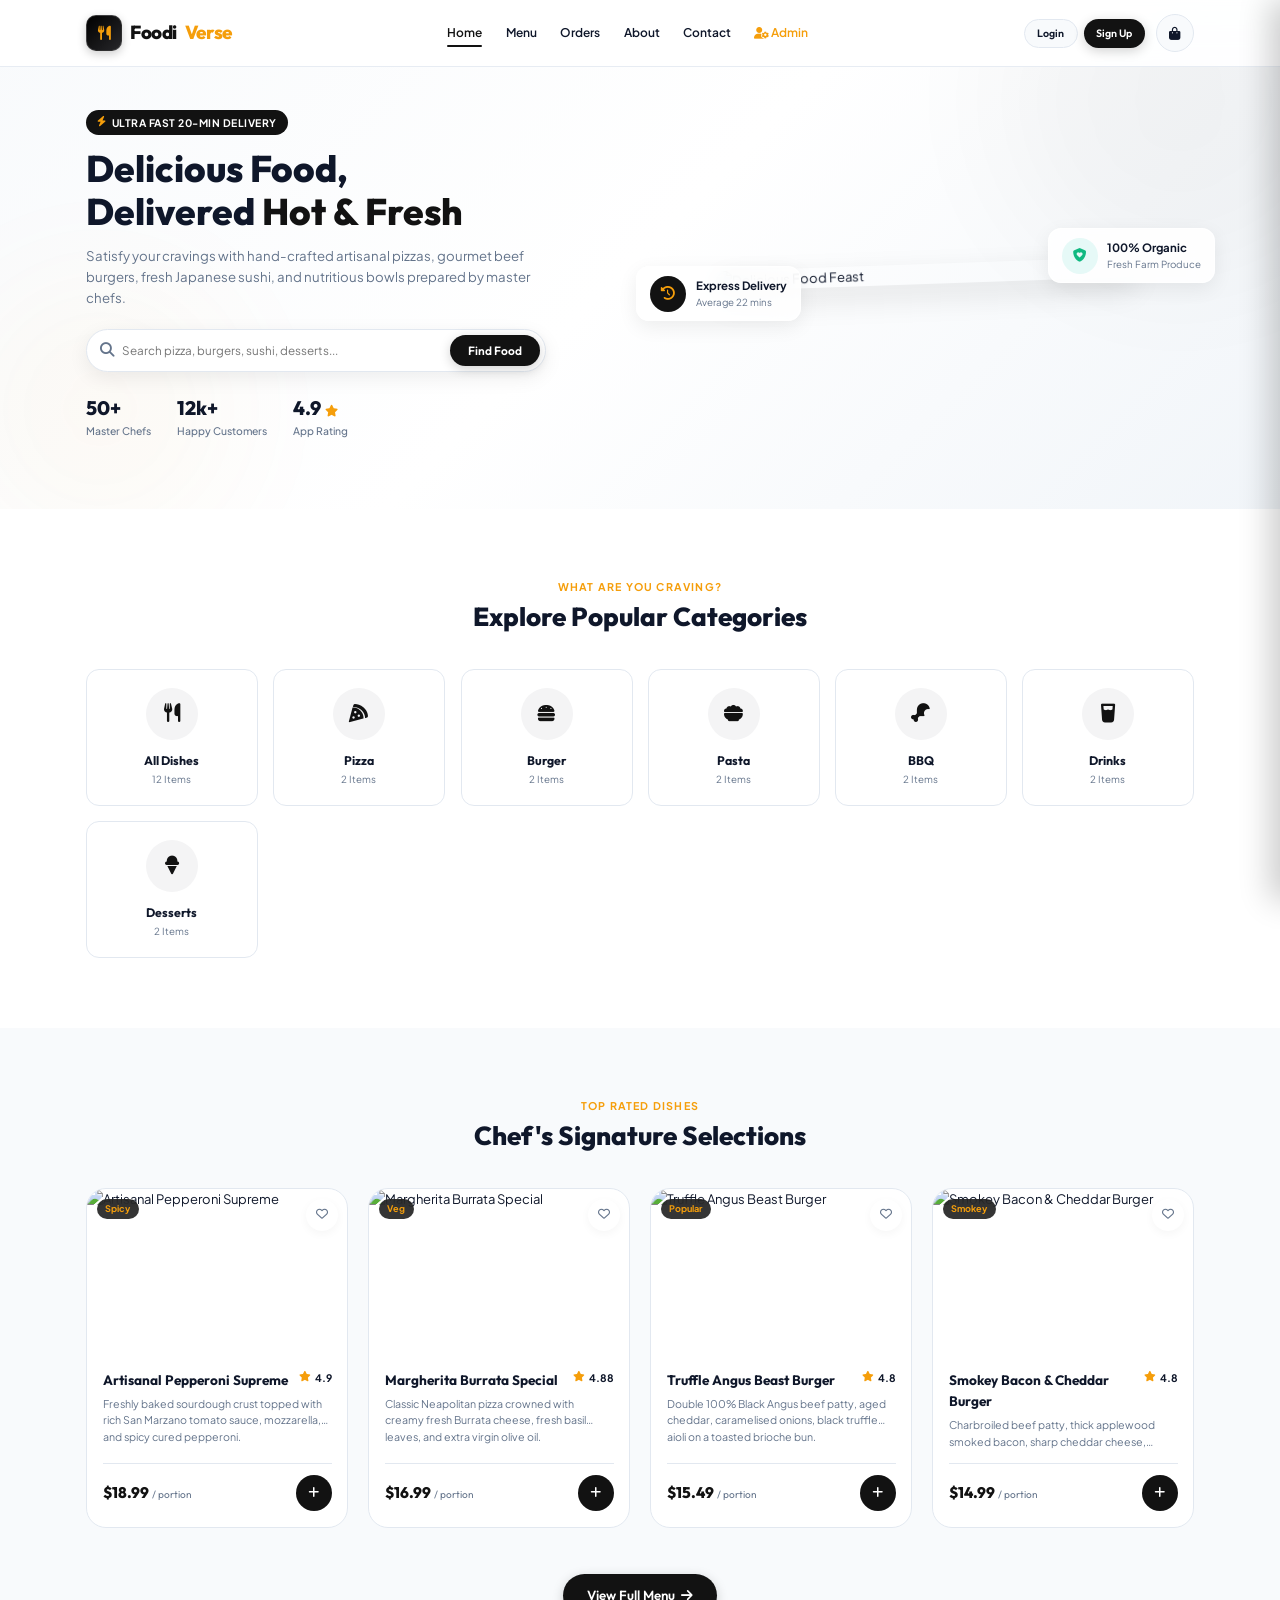
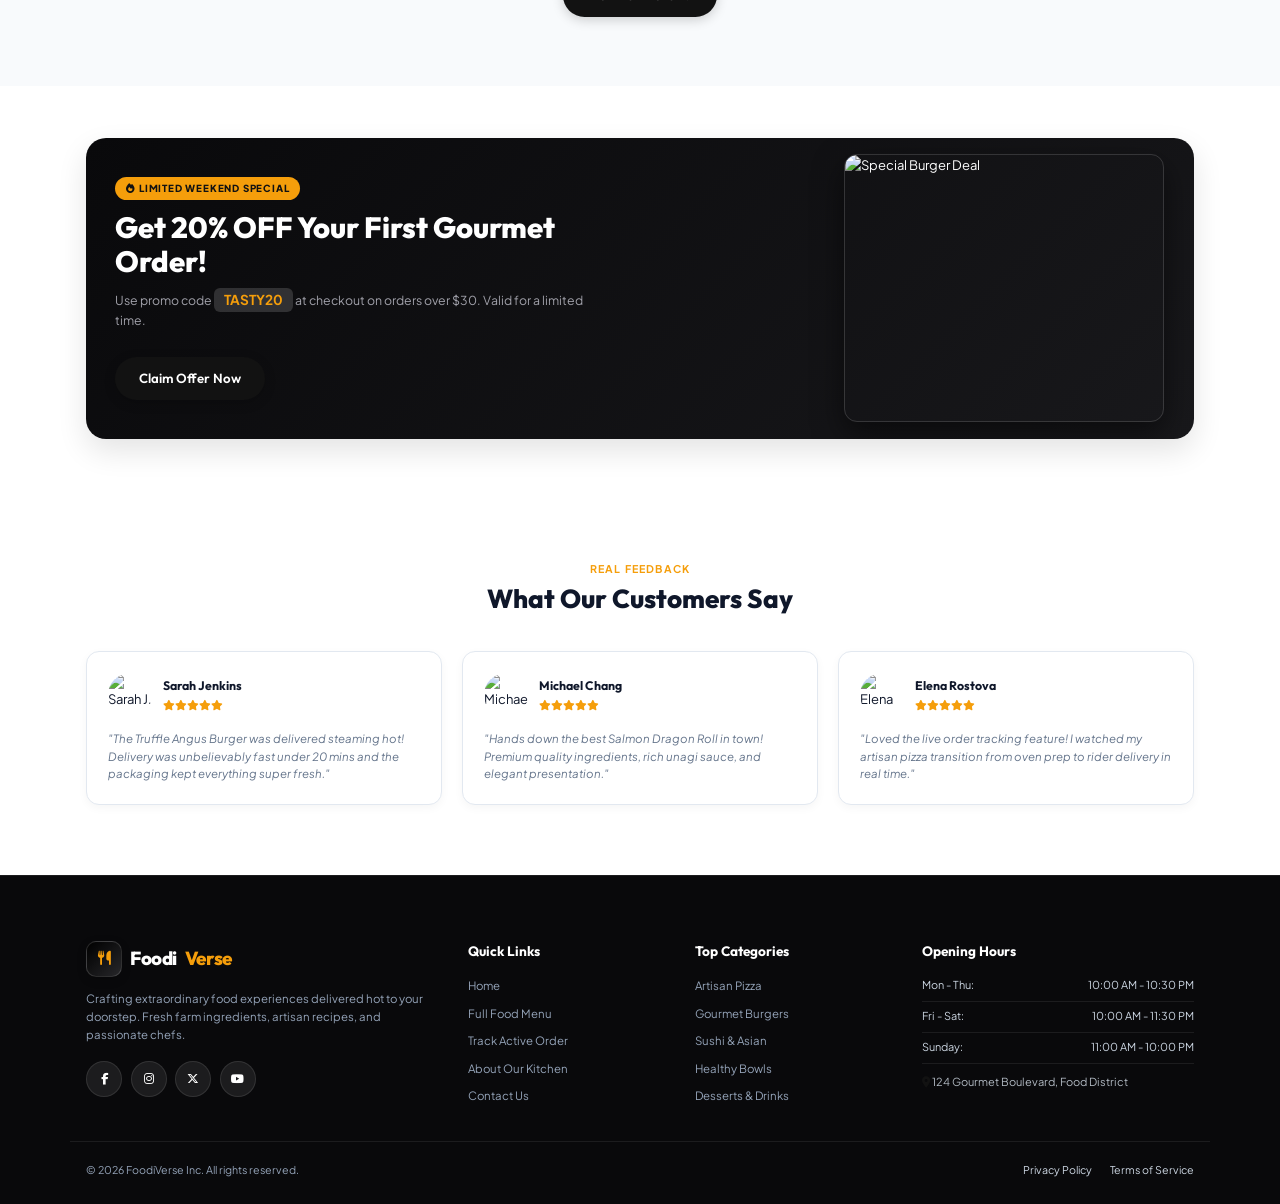
==== index.html @ 7bd2cd74 "Initial commit: FoodiVerse Online Food Ordering System Frontend" ====
<!DOCTYPE html>
<html lang="en">
<head>
  <meta charset="UTF-8">
  <meta name="viewport" content="width=device-width, initial-scale=1.0">
  <title>FoodiVerse - Modern Gourmet Food Ordering & Delivery</title>
  <meta name="description" content="Order freshly prepared artisanal pizza, gourmet burgers, fresh sushi, and healthy bowls delivered hot to your doorstep.">
  
  <!-- Fonts & Icons -->
  <link rel="preconnect" href="https://fonts.googleapis.com">
  <link rel="preconnect" href="https://fonts.gstatic.com" crossorigin>
  <link href="https://fonts.googleapis.com/css2?family=Outfit:wght@400;500;600;700;800&family=Plus+Jakarta+Sans:wght@300;400;500;600;700;800&display=swap" rel="stylesheet">
  <link rel="stylesheet" href="https://cdnjs.cloudflare.com/ajax/libs/font-awesome/6.5.1/css/all.min.css">
  
  <!-- Stylesheet -->
  <link rel="stylesheet" href="css/style.css?v=3.0">
</head>
<body>

  <!-- Navigation Bar -->
  <header class="header">
    <div class="container navbar">
      <a href="index.html" class="logo">
        <div class="logo-icon"><i class="fa-solid fa-utensils"></i></div>
        Foodi<span>Verse</span>
      </a>

      <nav class="nav-menu" id="navMenu">
        <a href="index.html" class="nav-link active">Home</a>
        <a href="menu.html" class="nav-link">Menu</a>
        <a href="orders.html" class="nav-link">Orders</a>
        <a href="about.html" class="nav-link">About</a>
        <a href="contact.html" class="nav-link">Contact</a>
        <a href="admin.html" class="nav-link" style="color:var(--primary-accent);"><i class="fa-solid fa-user-gear"></i> Admin</a>
      </nav>

      <div class="nav-actions">
        <!-- Auth Buttons / User Profile -->
        <div id="authNavBtns" style="display: flex; gap: 0.5rem;">
          <a href="login.html" class="btn btn-secondary btn-sm">Login</a>
          <a href="signup.html" class="btn btn-primary btn-sm">Sign Up</a>
        </div>
        <div id="userProfileNav" style="display: none;"></div>

        <!-- Cart Button -->
        <button class="cart-btn-trigger" id="cartTriggerBtn" aria-label="Open Cart Drawer">
          <i class="fa-solid fa-bag-shopping"></i>
          <span class="cart-badge">0</span>
        </button>

        <!-- Mobile Nav Toggle -->
        <button class="mobile-toggle" id="mobileToggle" aria-label="Toggle Navigation">
          <i class="fa-solid fa-bars"></i>
        </button>
      </div>
    </div>
  </header>

  <!-- Hero Section with Glassmorphism -->
  <section class="hero">
    <div class="hero-bg-circle hero-circle-1"></div>
    <div class="hero-bg-circle hero-circle-2"></div>

    <div class="container hero-grid">
      <div class="hero-content">
        <div class="hero-tag">
          <i class="fa-solid fa-bolt"></i> Ultra Fast 20-Min Delivery
        </div>
        <h1 class="hero-title">
          Delicious Food, <br>
          Delivered <span>Hot & Fresh</span>
        </h1>
        <p class="hero-description">
          Satisfy your cravings with hand-crafted artisanal pizzas, gourmet beef burgers, fresh Japanese sushi, and nutritious bowls prepared by master chefs.
        </p>

        <!-- Interactive Quick Search Bar -->
        <div class="hero-search-box">
          <i class="fa-solid fa-magnifying-glass"></i>
          <input type="text" id="heroSearchInput" placeholder="Search pizza, burgers, sushi, desserts..." onkeyup="if(event.key==='Enter') window.location.href='menu.html?search=' + this.value">
          <button class="btn btn-primary" onclick="const val = document.getElementById('heroSearchInput').value; window.location.href='menu.html?search=' + val">Find Food</button>
        </div>

        <div class="hero-stats">
          <div class="stat-item">
            <h3>50+</h3>
            <p>Master Chefs</p>
          </div>
          <div class="stat-item">
            <h3>12k+</h3>
            <p>Happy Customers</p>
          </div>
          <div class="stat-item">
            <h3>4.9 <i class="fa-solid fa-star" style="color:var(--warning); font-size:0.9rem;"></i></h3>
            <p>App Rating</p>
          </div>
        </div>
      </div>

      <!-- Hero Visuals with Floating Glass Badges -->
      <div class="hero-image-wrapper">
        <img src="https://images.unsplash.com/photo-1504674900247-0877df9cc836?auto=format&fit=crop&w=1000&q=80" alt="Delicious Food Feast" class="hero-main-img">

        <!-- Glass Badge 1 -->
        <div class="glass-badge glass-badge-1">
          <div class="glass-badge-icon"><i class="fa-solid fa-clock-rotate-left"></i></div>
          <div class="glass-badge-info">
            <h4>Express Delivery</h4>
            <p>Average 22 mins</p>
          </div>
        </div>

        <!-- Glass Badge 2 -->
        <div class="glass-badge glass-badge-2">
          <div class="glass-badge-icon" style="background:#e6f9f7; color:var(--accent);"><i class="fa-solid fa-shield-heart"></i></div>
          <div class="glass-badge-info">
            <h4>100% Organic</h4>
            <p>Fresh Farm Produce</p>
          </div>
        </div>
      </div>
    </div>
  </section>

  <!-- Popular Food Categories -->
  <section class="section">
    <div class="container">
      <div class="section-header">
        <span class="section-subtitle">What Are You Craving?</span>
        <h2 class="section-title">Explore Popular Categories</h2>
      </div>

      <div class="categories-grid" id="homeCategoriesGrid">
        <!-- Rendered via JS -->
      </div>
    </div>
  </section>

  <!-- Featured Dishes Section -->
  <section class="section section-alt">
    <div class="container">
      <div class="section-header">
        <span class="section-subtitle">Top Rated Dishes</span>
        <h2 class="section-title">Chef's Signature Selections</h2>
      </div>

      <div class="food-grid" id="homeFeaturedFoodGrid">
        <!-- Rendered via JS -->
      </div>

      <div style="text-align: center; margin-top: 3.5rem;">
        <a href="menu.html" class="btn btn-primary btn-lg">
          View Full Menu <i class="fa-solid fa-arrow-right"></i>
        </a>
      </div>
    </div>
  </section>

  <!-- Promotional Offer Banner -->
  <section class="container" style="padding: 2.5rem 1.25rem;">
    <div class="banner-offer">
      <div class="banner-content">
        <span class="banner-badge"><i class="fa-solid fa-fire"></i> Limited Weekend Special</span>
        <h2 class="banner-title">Get 20% OFF Your First Gourmet Order!</h2>
        <p class="banner-text">Use promo code <strong style="color:var(--primary-accent); background:rgba(255,255,255,0.15); padding:0.25rem 0.75rem; border-radius:6px; font-size:1.05rem;">TASTY20</strong> at checkout on orders over $30. Valid for a limited time.</p>
        <a href="menu.html" class="btn btn-primary btn-lg" style="margin-top:0.5rem;">Claim Offer Now</a>
      </div>
      <img src="https://images.unsplash.com/photo-1568901346375-23c9450c58cd?auto=format&fit=crop&w=800&q=80" alt="Special Burger Deal" class="banner-img" onerror="handleImageError(this)">
    </div>
  </section>

  <!-- Customer Reviews Section -->
  <section class="section">
    <div class="container">
      <div class="section-header">
        <span class="section-subtitle">Real Feedback</span>
        <h2 class="section-title">What Our Customers Say</h2>
      </div>

      <div class="reviews-grid">
        <div class="review-card">
          <div class="review-header">
            <img src="https://images.unsplash.com/photo-1494790108377-be9c29b29330?auto=format&fit=crop&w=200&q=80" alt="Sarah J." class="review-avatar">
            <div class="review-author">
              <h4>Sarah Jenkins</h4>
              <div class="review-stars">
                <i class="fa-solid fa-star"></i><i class="fa-solid fa-star"></i><i class="fa-solid fa-star"></i><i class="fa-solid fa-star"></i><i class="fa-solid fa-star"></i>
              </div>
            </div>
          </div>
          <p class="review-text">"The Truffle Angus Burger was delivered steaming hot! Delivery was unbelievably fast under 20 mins and the packaging kept everything super fresh."</p>
        </div>

        <div class="review-card">
          <div class="review-header">
            <img src="https://images.unsplash.com/photo-1507003211169-0a1dd7228f2d?auto=format&fit=crop&w=200&q=80" alt="Michael C." class="review-avatar">
            <div class="review-author">
              <h4>Michael Chang</h4>
              <div class="review-stars">
                <i class="fa-solid fa-star"></i><i class="fa-solid fa-star"></i><i class="fa-solid fa-star"></i><i class="fa-solid fa-star"></i><i class="fa-solid fa-star"></i>
              </div>
            </div>
          </div>
          <p class="review-text">"Hands down the best Salmon Dragon Roll in town! Premium quality ingredients, rich unagi sauce, and elegant presentation."</p>
        </div>

        <div class="review-card">
          <div class="review-header">
            <img src="https://images.unsplash.com/photo-1534528741775-53994a69daeb?auto=format&fit=crop&w=200&q=80" alt="Elena R." class="review-avatar">
            <div class="review-author">
              <h4>Elena Rostova</h4>
              <div class="review-stars">
                <i class="fa-solid fa-star"></i><i class="fa-solid fa-star"></i><i class="fa-solid fa-star"></i><i class="fa-solid fa-star"></i><i class="fa-solid fa-star"></i>
              </div>
            </div>
          </div>
          <p class="review-text">"Loved the live order tracking feature! I watched my artisan pizza transition from oven prep to rider delivery in real time."</p>
        </div>
      </div>
    </div>
  </section>

  <!-- Slide-out Cart Drawer -->
  <div class="cart-overlay" id="cartOverlay"></div>
  <aside class="cart-drawer" id="cartDrawer">
    <div class="cart-header">
      <h3>Your Food Basket</h3>
      <button class="close-cart-btn" id="closeCartBtn"><i class="fa-solid fa-xmark"></i></button>
    </div>

    <div class="cart-items" id="cartItemsList">
      <!-- Items dynamically injected -->
    </div>

    <div class="cart-footer">
      <div class="cart-promo-box">
        <input type="text" id="promoCodeInput" placeholder="Promo code (e.g. TASTY20)">
        <button class="btn btn-secondary btn-sm" id="applyPromoBtn">Apply</button>
      </div>

      <div class="cart-summary-row">
        <span>Subtotal</span>
        <span id="cartSubtotal">$0.00</span>
      </div>
      <div class="cart-summary-row">
        <span>Discount</span>
        <span id="cartDiscount" style="color:var(--success);">-$0.00</span>
      </div>
      <div class="cart-summary-row">
        <span>Delivery Fee</span>
        <span id="cartDelivery">$0.00</span>
      </div>
      <div class="cart-summary-row">
        <span>Est. Tax (8%)</span>
        <span id="cartTax">$0.00</span>
      </div>
      <div class="cart-summary-row total">
        <span>Total Amount</span>
        <span id="cartTotal" style="color:var(--primary);">$0.00</span>
      </div>

      <button class="btn btn-primary" id="checkoutBtn" style="width: 100%; margin-top: 1.25rem;">
        Proceed to Checkout <i class="fa-solid fa-arrow-right"></i>
      </button>
    </div>
  </aside>

  <!-- Auth Modal (Login / Signup) -->
  <div class="modal-overlay" id="authModalOverlay">
    <div class="modal-card">
      <button class="modal-close" id="closeAuthModalBtn"><i class="fa-solid fa-xmark"></i></button>

      <div class="auth-tabs">
        <button class="auth-tab-btn active" data-tab="login">Login</button>
        <button class="auth-tab-btn" data-tab="signup">Sign Up</button>
      </div>

      <!-- Login Section -->
      <div id="loginSection">
        <form id="loginForm">
          <div class="form-group">
            <label for="loginEmail">Email Address</label>
            <input type="email" id="loginEmail" class="form-input" placeholder="user@example.com" required>
          </div>
          <div class="form-group">
            <label for="loginPassword">Password</label>
            <input type="password" id="loginPassword" class="form-input" placeholder="••••••••" required>
          </div>
          <button type="submit" class="btn btn-primary" style="width: 100%; margin-top: 0.5rem;">Login to Account</button>
        </form>
      </div>

      <!-- Signup Section -->
      <div id="signupSection" style="display: none;">
        <form id="signupForm">
          <div class="form-group">
            <label for="signupName">Full Name</label>
            <input type="text" id="signupName" class="form-input" placeholder="Alex Morgan" required>
          </div>
          <div class="form-group">
            <label for="signupEmail">Email Address</label>
            <input type="email" id="signupEmail" class="form-input" placeholder="alex@example.com" required>
          </div>
          <div class="form-group">
            <label for="signupPassword">Password</label>
            <input type="password" id="signupPassword" class="form-input" placeholder="••••••••" required>
          </div>
          <button type="submit" class="btn btn-primary" style="width: 100%; margin-top: 0.5rem;">Create Account</button>
        </form>
      </div>
    </div>
  </div>

  <!-- Quick View / Item Customization Modal -->
  <div class="modal-overlay" id="quickViewModalOverlay">
    <div class="modal-card" style="max-width: 580px;">
      <button class="modal-close" id="closeQuickViewBtn"><i class="fa-solid fa-xmark"></i></button>

      <div style="display: flex; gap: 1.5rem; flex-wrap: wrap;">
        <img id="qvImage" src="" alt="" style="width: 180px; height: 180px; object-fit: cover; border-radius: 16px;">
        <div style="flex: 1; min-width: 240px;">
          <h3 id="qvTitle" style="font-family: var(--font-heading); font-size: 1.4rem; margin-bottom: 0.3rem;"></h3>
          <div style="color: var(--warning); font-size: 0.85rem; margin-bottom: 0.75rem;">
            <i class="fa-solid fa-star"></i> <span id="qvRating"></span>
          </div>
          <p id="qvDesc" style="font-size: 0.88rem; color: var(--text-muted); margin-bottom: 1rem;"></p>
          <div style="font-family: var(--font-heading); font-size: 1.3rem; font-weight: 800; color: var(--primary);" id="qvBasePrice"></div>
        </div>
      </div>

      <div style="margin-top: 1.5rem; border-top: 1px solid var(--border-color); padding-top: 1rem;">
        <h4 style="font-family: var(--font-heading); font-size: 0.95rem; margin-bottom: 0.5rem;">Select Size:</h4>
        <div id="qvSizeContainer" style="display: flex; flex-wrap: wrap;"></div>

        <h4 style="font-family: var(--font-heading); font-size: 0.95rem; margin-top: 1rem; margin-bottom: 0.5rem;">Extra Toppings / Add-ons:</h4>
        <div id="qvToppingContainer"></div>
      </div>

      <button class="btn btn-primary" id="qvAddToCartBtn" style="width: 100%; margin-top: 1.5rem; justify-content: space-between;">
        <span>Add to Cart</span>
        <span id="qvFinalPriceBtn">$0.00</span>
      </button>
    </div>
  </div>

  <!-- Checkout Summary Modal -->
  <div class="modal-overlay" id="checkoutModal">
    <div class="modal-card" style="max-width: 520px;">
      <h3 style="font-family: var(--font-heading); font-size: 1.5rem; margin-bottom: 1rem;">Order Checkout</h3>
      <form id="checkoutForm">
        <div class="form-group">
          <label for="checkoutAddress">Delivery Address</label>
          <input type="text" id="checkoutAddress" class="form-input" placeholder="123 Gourmet Ave, Apt 4B" required>
        </div>
        <div class="form-group">
          <label for="checkoutPhone">Contact Phone</label>
          <input type="tel" id="checkoutPhone" class="form-input" placeholder="+1 (555) 019-2834" required>
        </div>
        <div class="form-group">
          <label>Payment Method</label>
          <div style="display: flex; gap: 1rem; margin-top: 0.4rem;">
            <label style="display:flex; align-items:center; gap:0.4rem; cursor:pointer;">
              <input type="radio" name="paymentMethod" value="card" checked> Credit/Debit Card
            </label>
            <label style="display:flex; align-items:center; gap:0.4rem; cursor:pointer;">
              <input type="radio" name="paymentMethod" value="cod"> Cash on Delivery
            </label>
          </div>
        </div>

        <div style="background: var(--bg-alt); padding: 1rem; border-radius: var(--radius-md); margin: 1rem 0;">
          <div style="display:flex; justify-space-between; font-size:0.9rem; margin-bottom:0.4rem;">
            <span>Subtotal</span><span id="checkoutModalSubtotal">$0.00</span>
          </div>
          <div style="display:flex; justify-space-between; font-weight:800; font-size:1.1rem; color:var(--primary);">
            <span>Total Payable</span><span id="checkoutModalTotal">$0.00</span>
          </div>
        </div>

        <div style="display: flex; gap: 0.75rem; margin-top: 1rem;">
          <button type="button" class="btn btn-secondary" id="cancelCheckoutBtn" style="flex: 1;">Cancel</button>
          <button type="submit" class="btn btn-primary" style="flex: 1.5;">Confirm & Pay</button>
        </div>
      </form>
    </div>
  </div>

  <!-- Footer -->
  <footer class="footer">
    <div class="container footer-grid">
      <div class="footer-brand">
        <a href="index.html" class="logo">
          <div class="logo-icon"><i class="fa-solid fa-utensils"></i></div>
          Foodi<span>Verse</span>
        </a>
        <p class="footer-desc">
          Crafting extraordinary food experiences delivered hot to your doorstep. Fresh farm ingredients, artisan recipes, and passionate chefs.
        </p>
        <div class="social-links">
          <a href="#" class="social-icon" aria-label="Facebook"><i class="fa-brands fa-facebook-f"></i></a>
          <a href="#" class="social-icon" aria-label="Instagram"><i class="fa-brands fa-instagram"></i></a>
          <a href="#" class="social-icon" aria-label="Twitter"><i class="fa-brands fa-x-twitter"></i></a>
          <a href="#" class="social-icon" aria-label="YouTube"><i class="fa-brands fa-youtube"></i></a>
        </div>
      </div>

      <div>
        <h4 class="footer-title">Quick Links</h4>
        <div class="footer-links">
          <a href="index.html">Home</a>
          <a href="menu.html">Full Food Menu</a>
          <a href="orders.html">Track Active Order</a>
          <a href="about.html">About Our Kitchen</a>
          <a href="contact.html">Contact Us</a>
        </div>
      </div>

      <div>
        <h4 class="footer-title">Top Categories</h4>
        <div class="footer-links">
          <a href="menu.html?cat=pizza">Artisan Pizza</a>
          <a href="menu.html?cat=burgers">Gourmet Burgers</a>
          <a href="menu.html?cat=japanese">Sushi & Asian</a>
          <a href="menu.html?cat=bowls">Healthy Bowls</a>
          <a href="menu.html?cat=desserts">Desserts & Drinks</a>
        </div>
      </div>

      <div>
        <h4 class="footer-title">Opening Hours</h4>
        <ul class="hours-list">
          <li><span>Mon - Thu:</span> <span>10:00 AM - 10:30 PM</span></li>
          <li><span>Fri - Sat:</span> <span>10:00 AM - 11:30 PM</span></li>
          <li><span>Sunday:</span> <span>11:00 AM - 10:00 PM</span></li>
        </ul>
        <p style="font-size:0.85rem; color:#b0b8c1; margin-top:0.75rem;">
          <i class="fa-solid fa-location-dot" style="color:var(--primary);"></i> 124 Gourmet Boulevard, Food District
        </p>
      </div>
    </div>

    <div class="container footer-bottom">
      <p>&copy; 2026 FoodiVerse Inc. All rights reserved.</p>
      <div>
        <a href="#" style="margin-right: 1.25rem;">Privacy Policy</a>
        <a href="#">Terms of Service</a>
      </div>
    </div>
  </footer>

  <!-- Scripts -->
  <script src="js/data.js"></script>
  <script src="js/cart.js"></script>
  <script src="js/auth.js"></script>
  <script src="js/order-tracker.js"></script>
  <script src="js/main.js?v=1.2"></script>
</body>
</html>
---- css/style.css ----
/* ==========================================================================
   FoodiVerse - Modern Luxury Black Food Ordering System Styling
   Proportionally scaled to 80% ratio for compact, sleek appearance at 100% zoom
   Primary Color: #121212 (Luxury Deep Black) with Gold/Amber #f59e0b accents
   ========================================================================== */

:root {
  /* Colors */
  --primary: #121212;
  --primary-hover: #27272a;
  --primary-light: #f4f4f5;
  --primary-accent: #f59e0b; /* Amber/Gold accent for badges & ratings */
  --secondary: #3f3f46;
  --accent: #10b981;
  --accent-light: #ecfdf5;
  --warning: #f59e0b;
  --danger: #ef4444;
  --success: #10b981;
  
  --bg-main: #ffffff;
  --bg-alt: #f8fafc;
  --bg-card: #ffffff;
  --bg-glass: rgba(255, 255, 255, 0.85);
  --bg-glass-dark: rgba(18, 18, 18, 0.85);

  --text-dark: #0f172a;
  --text-muted: #64748b;
  --text-light: #f8fafc;
  --text-white: #ffffff;
  
  --border-color: #e2e8f0;
  --border-hover: #cbd5e1;

  /* Typography */
  --font-heading: 'Outfit', sans-serif;
  --font-body: 'Plus Jakarta Sans', sans-serif;

  /* Shadows */
  --shadow-sm: 0 3px 10px rgba(0, 0, 0, 0.04);
  --shadow-md: 0 6px 20px rgba(0, 0, 0, 0.07);
  --shadow-lg: 0 12px 30px rgba(0, 0, 0, 0.11);
  --shadow-glow: 0 6px 20px rgba(0, 0, 0, 0.22);

  /* Layout & Transitions */
  --radius-sm: 8px;
  --radius-md: 13px;
  --radius-lg: 20px;
  --radius-full: 9999px;

  --transition-fast: 0.2s cubic-bezier(0.4, 0, 0.2, 1);
  --transition-normal: 0.3s cubic-bezier(0.4, 0, 0.2, 1);
  --transition-bounce: 0.4s cubic-bezier(0.175, 0.885, 0.32, 1.275);
}

/* Reset & Global - Scaled down base font size */
*, *::before, *::after {
  box-sizing: border-box;
  margin: 0;
  padding: 0;
}

html {
  scroll-behavior: smooth;
  font-size: 81.25%; /* 13px base font size for sleek 80% proportional scale */
}

body {
  font-family: var(--font-body);
  background-color: var(--bg-main);
  color: var(--text-dark);
  line-height: 1.55;
  overflow-x: hidden;
  display: flex;
  flex-direction: column;
  min-height: 100vh;
}

a {
  text-decoration: none;
  color: inherit;
  transition: var(--transition-fast);
}

ul {
  list-style: none;
}

img {
  max-width: 100%;
  height: auto;
  display: block;
}

button, input, select, textarea {
  font-family: inherit;
  font-size: inherit;
  border: none;
  outline: none;
}

button {
  cursor: pointer;
}

/* Scroll Progress Bar */
#scrollProgressBar {
  position: fixed;
  top: 0;
  left: 0;
  height: 3.5px;
  width: 100%;
  background: linear-gradient(90deg, #f59e0b, #eab308, #f59e0b);
  z-index: 9999;
  transform-origin: 0% 50%;
  transform: scaleX(0);
  transition: transform 0.1s cubic-bezier(0, 0, 0.2, 1);
  box-shadow: 0 1px 8px rgba(245, 158, 11, 0.6);
}

/* Container */
.container {
  width: 100%;
  max-width: 1140px;
  margin: 0 auto;
  padding: 0 1.25rem;
}

/* Buttons with Magnetic & Ripple Effect */
.btn {
  display: inline-flex;
  align-items: center;
  justify-content: center;
  gap: 0.45rem;
  padding: 0.6rem 1.4rem;
  font-family: var(--font-heading);
  font-weight: 600;
  font-size: 0.92rem;
  border-radius: var(--radius-full);
  transition: transform 0.25s cubic-bezier(0.2, 0, 0.2, 1), background-color 0.2s, box-shadow 0.25s;
  white-space: nowrap;
  position: relative;
  overflow: hidden;
  will-change: transform;
}

/* Button Click Ripple Effect */
.btn .ripple-effect {
  position: absolute;
  border-radius: 50%;
  background: rgba(255, 255, 255, 0.35);
  transform: scale(0);
  animation: rippleAnimation 0.6s linear;
  pointer-events: none;
}

@keyframes rippleAnimation {
  to {
    transform: scale(4);
    opacity: 0;
  }
}

.btn-primary {
  background-color: var(--primary);
  color: var(--text-white);
  box-shadow: 0 3px 12px rgba(0, 0, 0, 0.18);
}

.btn-primary:hover {
  background-color: var(--primary-hover);
  box-shadow: var(--shadow-glow);
}

.btn-secondary {
  background-color: var(--bg-alt);
  color: var(--text-dark);
  border: 1.5px solid var(--border-color);
}

.btn-secondary:hover {
  background-color: var(--border-color);
  color: var(--text-dark);
}

.btn-outline {
  background: transparent;
  color: var(--primary);
  border: 2px solid var(--primary);
}

.btn-outline:hover {
  background: var(--primary);
  color: var(--text-white);
}

.btn-sm {
  padding: 0.4rem 0.95rem;
  font-size: 0.82rem;
}

.btn-lg {
  padding: 0.85rem 1.85rem;
  font-size: 1.02rem;
}

.btn-icon {
  width: 36px;
  height: 36px;
  padding: 0;
  border-radius: 50%;
}

/* Header & Navigation */
.header {
  position: fixed;
  top: 0;
  left: 0;
  width: 100%;
  z-index: 1000;
  transition: var(--transition-normal);
  background: rgba(255, 255, 255, 0.92);
  backdrop-filter: blur(14px);
  -webkit-backdrop-filter: blur(14px);
  border-bottom: 1px solid rgba(226, 232, 240, 0.8);
}

.header.scrolled {
  background: rgba(255, 255, 255, 0.98);
  box-shadow: var(--shadow-sm);
}

.navbar {
  display: flex;
  align-items: center;
  justify-content: space-between;
  height: 66px;
}

/* Redesigned Logo */
.logo {
  display: flex;
  align-items: center;
  gap: 0.6rem;
  font-family: var(--font-heading);
  font-size: 1.45rem;
  font-weight: 800;
  color: var(--primary);
  letter-spacing: -0.4px;
}

.logo-icon {
  width: 36px;
  height: 36px;
  background: linear-gradient(135deg, #000000 0%, #27272a 100%);
  color: var(--primary-accent);
  border-radius: 10px;
  display: flex;
  align-items: center;
  justify-content: center;
  font-size: 1.1rem;
  box-shadow: 0 3px 10px rgba(0, 0, 0, 0.2);
  border: 1px solid rgba(255, 255, 255, 0.15);
  transition: transform 0.3s cubic-bezier(0.175, 0.885, 0.32, 1.275);
}

.logo:hover .logo-icon {
  transform: rotate(12deg) scale(1.1);
}

.logo span {
  color: var(--primary-accent);
}

.nav-menu {
  display: flex;
  align-items: center;
  gap: 1.8rem;
}

.nav-link {
  font-weight: 600;
  font-size: 0.92rem;
  color: var(--text-dark);
  position: relative;
  padding: 0.35rem 0;
}

.nav-link::after {
  content: '';
  position: absolute;
  bottom: 0;
  left: 0;
  width: 0%;
  height: 2px;
  background-color: var(--primary);
  border-radius: 2px;
  transition: var(--transition-normal);
}

.nav-link:hover, .nav-link.active {
  color: var(--primary);
}

.nav-link:hover::after, .nav-link.active::after {
  width: 100%;
}

.nav-actions {
  display: flex;
  align-items: center;
  gap: 0.85rem;
}

/* Cart Icon Counter */
.cart-btn-trigger {
  position: relative;
  background: var(--bg-alt);
  border: 1px solid var(--border-color);
  color: var(--text-dark);
  width: 38px;
  height: 38px;
  border-radius: 50%;
  display: flex;
  align-items: center;
  justify-content: center;
  font-size: 1rem;
  transition: var(--transition-normal);
}

.cart-btn-trigger:hover {
  background: var(--primary);
  color: var(--text-white);
  border-color: var(--primary);
}

.cart-badge {
  position: absolute;
  top: -4px;
  right: -4px;
  background: var(--primary-accent);
  color: var(--primary);
  font-size: 0.7rem;
  font-weight: 800;
  width: 18px;
  height: 18px;
  border-radius: 50%;
  display: flex;
  align-items: center;
  justify-content: center;
  border: 2px solid var(--bg-main);
  box-shadow: 0 2px 5px rgba(0,0,0,0.15);
  animation: pulse 2s infinite;
}

.mobile-toggle {
  display: none;
  font-size: 1.35rem;
  background: none;
  color: var(--text-dark);
}

/* Hero Section with Glassmorphism */
.hero {
  position: relative;
  padding: 110px 0 70px;
  background: linear-gradient(135deg, #f8fafc 0%, #ffffff 50%, #f1f5f9 100%);
  overflow: hidden;
}

.hero-bg-circle {
  position: absolute;
  border-radius: 50%;
  filter: blur(70px);
  z-index: 1;
  opacity: 0.3;
}

.hero-circle-1 {
  width: 360px;
  height: 360px;
  background: rgba(0, 0, 0, 0.12);
  top: -80px;
  right: -80px;
}

.hero-circle-2 {
  width: 280px;
  height: 280px;
  background: rgba(245, 158, 11, 0.12);
  bottom: -40px;
  left: -40px;
}

.hero-grid {
  display: grid;
  grid-template-columns: 1fr 1fr;
  align-items: center;
  gap: 2.75rem;
  position: relative;
  z-index: 2;
}

.hero-tag {
  display: inline-flex;
  align-items: center;
  gap: 0.4rem;
  padding: 0.35rem 0.85rem;
  background-color: var(--primary);
  color: var(--text-white);
  border-radius: var(--radius-full);
  font-size: 0.8rem;
  font-weight: 700;
  margin-bottom: 1rem;
  text-transform: uppercase;
  letter-spacing: 0.5px;
}

.hero-tag i {
  color: var(--primary-accent);
}

.hero-title {
  font-family: var(--font-heading);
  font-size: 2.85rem;
  font-weight: 800;
  line-height: 1.15;
  margin-bottom: 1rem;
  color: var(--text-dark);
}

.hero-title span {
  color: var(--primary);
  position: relative;
  display: inline-block;
}

.hero-description {
  font-size: 1.02rem;
  color: var(--text-muted);
  margin-bottom: 1.6rem;
  max-width: 460px;
}

.hero-search-box {
  display: flex;
  align-items: center;
  background: var(--bg-main);
  padding: 0.4rem 0.4rem 0.4rem 1rem;
  border-radius: var(--radius-full);
  box-shadow: var(--shadow-md);
  border: 1px solid var(--border-color);
  max-width: 460px;
  margin-bottom: 1.6rem;
  transition: border-color 0.3s, box-shadow 0.3s;
}

.hero-search-box:focus-within {
  border-color: var(--primary);
  box-shadow: 0 0 0 4px rgba(18, 18, 18, 0.1);
}

.hero-search-box i {
  color: var(--text-muted);
  font-size: 1.1rem;
  margin-right: 0.6rem;
}

.hero-search-box input {
  flex: 1;
  background: transparent;
  color: var(--text-dark);
  font-size: 0.9rem;
}

.hero-stats {
  display: flex;
  gap: 2rem;
}

.stat-item h3 {
  font-family: var(--font-heading);
  font-size: 1.5rem;
  font-weight: 800;
  color: var(--text-dark);
}

.stat-item p {
  font-size: 0.8rem;
  color: var(--text-muted);
  font-weight: 500;
}

.hero-image-wrapper {
  position: relative;
  display: flex;
  justify-content: center;
  perspective: 1000px;
}

.hero-main-img {
  width: 100%;
  max-width: 420px;
  border-radius: 24px;
  box-shadow: var(--shadow-lg);
  object-fit: cover;
  transform: rotate(-2deg);
  transition: transform 0.4s cubic-bezier(0.16, 1, 0.3, 1), box-shadow 0.4s;
  will-change: transform;
}

/* Glassmorphism Card Overlay */
.glass-badge {
  position: absolute;
  background: rgba(255, 255, 255, 0.88);
  backdrop-filter: blur(12px);
  -webkit-backdrop-filter: blur(12px);
  border: 1px solid rgba(255, 255, 255, 0.9);
  padding: 0.65rem 1rem;
  border-radius: var(--radius-md);
  box-shadow: var(--shadow-md);
  display: flex;
  align-items: center;
  gap: 0.7rem;
  z-index: 10;
  animation: float 4s ease-in-out infinite;
}

.glass-badge-1 {
  top: 10%;
  left: -4%;
}

.glass-badge-2 {
  bottom: 8%;
  right: -4%;
  animation-delay: 2s;
}

.glass-badge-icon {
  width: 36px;
  height: 36px;
  border-radius: 50%;
  background: var(--primary);
  color: var(--primary-accent);
  display: flex;
  align-items: center;
  justify-content: center;
  font-size: 1.05rem;
}

.glass-badge-info h4 {
  font-size: 0.88rem;
  font-weight: 700;
}

.glass-badge-info p {
  font-size: 0.75rem;
  color: var(--text-muted);
}

/* Section Common Styling */
.section {
  padding: 70px 0;
}

.section-alt {
  background-color: var(--bg-alt);
}

.section-header {
  text-align: center;
  max-width: 580px;
  margin: 0 auto 2.75rem;
}

.section-subtitle {
  color: var(--primary-accent);
  font-weight: 700;
  font-size: 0.82rem;
  text-transform: uppercase;
  letter-spacing: 1.2px;
  margin-bottom: 0.4rem;
  display: block;
}

.section-title {
  font-family: var(--font-heading);
  font-size: 2rem;
  font-weight: 800;
  color: var(--text-dark);
  line-height: 1.25;
}

/* Scroll Reveal Classes */
.reveal-on-scroll {
  opacity: 0;
  transform: translateY(35px);
  transition: opacity 0.65s cubic-bezier(0.16, 1, 0.3, 1), transform 0.65s cubic-bezier(0.16, 1, 0.3, 1);
  will-change: opacity, transform;
}

.reveal-on-scroll.revealed {
  opacity: 1;
  transform: translateY(0);
}

/* Categories Section */
.categories-grid {
  display: grid;
  grid-template-columns: repeat(auto-fit, minmax(150px, 1fr));
  gap: 1.2rem;
}

.category-card {
  background: var(--bg-card);
  border: 1px solid var(--border-color);
  border-radius: var(--radius-md);
  padding: 1.35rem 1rem;
  text-align: center;
  transition: transform 0.35s cubic-bezier(0.16, 1, 0.3, 1), background-color 0.3s, box-shadow 0.35s;
  cursor: pointer;
  display: flex;
  flex-direction: column;
  align-items: center;
  perspective: 1000px;
  will-change: transform;
}

.category-card:hover, .category-card.active {
  background: var(--primary);
  border-color: var(--primary);
  box-shadow: var(--shadow-glow);
}

.category-icon {
  width: 52px;
  height: 52px;
  border-radius: 50%;
  background: var(--primary-light);
  color: var(--primary);
  display: flex;
  align-items: center;
  justify-content: center;
  font-size: 1.45rem;
  margin-bottom: 0.85rem;
  transition: var(--transition-normal);
}

.category-card:hover .category-icon, .category-card.active .category-icon {
  background: rgba(255, 255, 255, 0.15);
  color: var(--primary-accent);
  transform: scale(1.1) rotate(6deg);
}

.category-name {
  font-family: var(--font-heading);
  font-weight: 700;
  font-size: 0.95rem;
  margin-bottom: 0.2rem;
  color: var(--text-dark);
  transition: var(--transition-normal);
}

.category-card:hover .category-name, .category-card.active .category-name {
  color: var(--text-white);
}

.category-count {
  font-size: 0.75rem;
  color: var(--text-muted);
  transition: var(--transition-normal);
}

.category-card:hover .category-count, .category-card.active .category-count {
  color: rgba(255, 255, 255, 0.75);
}

/* 3D Food Cards with Parallax Glare */
.food-grid {
  display: grid;
  grid-template-columns: repeat(auto-fill, minmax(240px, 1fr));
  gap: 1.5rem;
  perspective: 1000px;
}

.food-card {
  background: var(--bg-card);
  border-radius: var(--radius-lg);
  overflow: hidden;
  border: 1px solid var(--border-color);
  transition: transform 0.35s cubic-bezier(0.16, 1, 0.3, 1), box-shadow 0.35s, border-color 0.3s;
  position: relative;
  display: flex;
  flex-direction: column;
  transform-style: preserve-3d;
  will-change: transform;
}

.food-card-glare {
  position: absolute;
  inset: 0;
  border-radius: var(--radius-lg);
  pointer-events: none;
  background: radial-gradient(circle at 50% 50%, rgba(255, 255, 255, 0.25) 0%, rgba(255, 255, 255, 0) 70%);
  opacity: 0;
  transition: opacity 0.3s ease;
  z-index: 10;
}

.food-card:hover .food-card-glare {
  opacity: 1;
}

.food-img-wrapper {
  position: relative;
  height: 165px;
  overflow: hidden;
}

.food-img {
  width: 100%;
  height: 100%;
  object-fit: cover;
  transition: transform 0.5s ease;
}

.food-card:hover .food-img {
  transform: scale(1.08);
}

.food-tag {
  position: absolute;
  top: 0.75rem;
  left: 0.75rem;
  background: rgba(18, 18, 18, 0.85);
  backdrop-filter: blur(6px);
  color: var(--primary-accent);
  padding: 0.25rem 0.65rem;
  border-radius: var(--radius-full);
  font-size: 0.7rem;
  font-weight: 700;
}

.food-wishlist {
  position: absolute;
  top: 0.75rem;
  right: 0.75rem;
  width: 32px;
  height: 32px;
  border-radius: 50%;
  background: var(--bg-main);
  color: var(--text-muted);
  display: flex;
  align-items: center;
  justify-content: center;
  transition: var(--transition-fast);
  box-shadow: var(--shadow-sm);
  font-size: 0.9rem;
  z-index: 5;
}

.food-wishlist:hover, .food-wishlist.active {
  color: var(--danger);
  background: #fff0f1;
  transform: scale(1.15);
}

/* Floating Heart Particles */
.heart-particle {
  position: absolute;
  pointer-events: none;
  font-size: 1.1rem;
  color: #ef4444;
  z-index: 30;
  animation: floatHeart 0.9s cubic-bezier(0.16, 1, 0.3, 1) forwards;
}

@keyframes floatHeart {
  0% {
    opacity: 1;
    transform: translate(0, 0) scale(1);
  }
  100% {
    opacity: 0;
    transform: translate(var(--dx), var(--dy)) scale(1.5) rotate(var(--rot));
  }
}

/* Flying Food Thumbnail Clone */
.flying-food-thumb {
  position: fixed;
  z-index: 5000;
  width: 60px;
  height: 60px;
  border-radius: 50%;
  object-fit: cover;
  pointer-events: none;
  box-shadow: 0 8px 25px rgba(0, 0, 0, 0.35);
  border: 2px solid var(--primary-accent);
  transition: all 0.75s cubic-bezier(0.19, 1, 0.22, 1);
}

.food-body {
  padding: 1.2rem;
  display: flex;
  flex-direction: column;
  flex: 1;
}

.food-header {
  display: flex;
  justify-content: space-between;
  align-items: flex-start;
  margin-bottom: 0.4rem;
}

.food-title {
  font-family: var(--font-heading);
  font-size: 1.05rem;
  font-weight: 700;
  color: var(--text-dark);
}

.food-rating {
  display: flex;
  align-items: center;
  gap: 0.25rem;
  font-size: 0.8rem;
  font-weight: 700;
  color: var(--text-dark);
}

.food-rating i {
  color: var(--warning);
}

.food-desc {
  font-size: 0.82rem;
  color: var(--text-muted);
  margin-bottom: 1rem;
  display: -webkit-box;
  -webkit-line-clamp: 2;
  -webkit-box-orient: vertical;
  overflow: hidden;
  flex: 1;
}

.food-footer {
  display: flex;
  align-items: center;
  justify-content: space-between;
  margin-top: auto;
  padding-top: 0.85rem;
  border-top: 1px solid var(--border-color);
}

.food-price {
  font-family: var(--font-heading);
  font-size: 1.18rem;
  font-weight: 800;
  color: var(--primary);
}

.food-price span {
  font-size: 0.78rem;
  color: var(--text-muted);
  font-weight: 400;
}

.add-cart-btn {
  background: var(--primary);
  color: var(--text-white);
  width: 36px;
  height: 36px;
  border-radius: 50%;
  display: flex;
  align-items: center;
  justify-content: center;
  font-size: 0.95rem;
  transition: var(--transition-bounce);
}

.add-cart-btn:hover {
  background: var(--primary-hover);
  color: var(--primary-accent);
  transform: scale(1.15) rotate(90deg);
  box-shadow: var(--shadow-glow);
}

/* Filter Controls */
.menu-controls {
  display: flex;
  flex-wrap: wrap;
  align-items: center;
  justify-content: space-between;
  gap: 1.2rem;
  margin-bottom: 2rem;
}

.filter-pills {
  display: flex;
  flex-wrap: wrap;
  gap: 0.6rem;
}

.filter-pill {
  padding: 0.45rem 1.1rem;
  border-radius: var(--radius-full);
  background: var(--bg-alt);
  border: 1px solid var(--border-color);
  font-weight: 600;
  font-size: 0.85rem;
  color: var(--text-dark);
  transition: var(--transition-normal);
  cursor: pointer;
}

.filter-pill:hover, .filter-pill.active {
  background: var(--primary);
  color: var(--text-white);
  border-color: var(--primary);
  box-shadow: 0 3px 10px rgba(0, 0, 0, 0.18);
}

.sort-select {
  padding: 0.5rem 1rem;
  border-radius: var(--radius-full);
  border: 1px solid var(--border-color);
  background: var(--bg-main);
  color: var(--text-dark);
  font-weight: 600;
  font-size: 0.85rem;
  cursor: pointer;
}

/* Special Offer Banner */
.banner-offer {
  background: linear-gradient(135deg, #09090b 0%, #18181b 100%);
  border-radius: var(--radius-lg);
  padding: 3rem 2.25rem;
  color: var(--text-white);
  position: relative;
  overflow: hidden;
  margin: 1.5rem 0;
  box-shadow: var(--shadow-lg);
}

.banner-content {
  max-width: 480px;
  position: relative;
  z-index: 2;
}

.banner-badge {
  background: var(--primary-accent);
  color: var(--primary);
  padding: 0.3rem 0.85rem;
  border-radius: var(--radius-full);
  font-size: 0.75rem;
  font-weight: 800;
  text-transform: uppercase;
  letter-spacing: 0.8px;
  display: inline-block;
  margin-bottom: 0.85rem;
}

.banner-title {
  font-family: var(--font-heading);
  font-size: 2.25rem;
  font-weight: 800;
  line-height: 1.15;
  margin-bottom: 0.85rem;
}

.banner-text {
  color: #a1a1aa;
  font-size: 0.95rem;
  margin-bottom: 1.6rem;
}

.banner-img {
  position: absolute;
  right: 2.25rem;
  top: 50%;
  transform: translateY(-50%);
  width: 320px;
  height: calc(100% - 2.5rem);
  object-fit: cover;
  border-radius: var(--radius-md);
  box-shadow: 0 12px 30px rgba(0, 0, 0, 0.5);
  border: 1px solid rgba(255, 255, 255, 0.15);
  transition: var(--transition-normal);
}

.banner-offer:hover .banner-img {
  transform: translateY(-50%) scale(1.03);
}

/* Reviews / Testimonials */
.reviews-grid {
  display: grid;
  grid-template-columns: repeat(auto-fit, minmax(260px, 1fr));
  gap: 1.5rem;
}

.review-card {
  background: var(--bg-card);
  border-radius: var(--radius-md);
  padding: 1.6rem;
  border: 1px solid var(--border-color);
  box-shadow: var(--shadow-sm);
  transition: var(--transition-normal);
}

.review-card:hover {
  transform: translateY(-6px);
  box-shadow: var(--shadow-md);
}

.review-header {
  display: flex;
  align-items: center;
  gap: 0.85rem;
  margin-bottom: 1rem;
}

.review-avatar {
  width: 44px;
  height: 44px;
  border-radius: 50%;
  object-fit: cover;
}

.review-author h4 {
  font-family: var(--font-heading);
  font-size: 0.95rem;
  font-weight: 700;
}

.review-stars {
  color: var(--warning);
  font-size: 0.8rem;
  margin-top: 0.15rem;
}

.review-text {
  font-style: italic;
  color: var(--text-muted);
  font-size: 0.88rem;
}

/* Slide-out Cart Drawer */
.cart-overlay {
  position: fixed;
  inset: 0;
  background: rgba(0, 0, 0, 0.6);
  backdrop-filter: blur(4px);
  z-index: 2000;
  opacity: 0;
  visibility: hidden;
  transition: var(--transition-normal);
}

.cart-overlay.active {
  opacity: 1;
  visibility: visible;
}

.cart-drawer {
  position: fixed;
  top: 0;
  right: -360px;
  width: 100%;
  max-width: 360px;
  height: 100vh;
  background: var(--bg-main);
  z-index: 2001;
  display: flex;
  flex-direction: column;
  transition: transform 0.4s cubic-bezier(0.16, 1, 0.3, 1);
  box-shadow: -10px 0 30px rgba(0,0,0,0.2);
}

.cart-drawer.active {
  transform: translateX(-360px);
}

.cart-header {
  padding: 1.2rem;
  border-bottom: 1px solid var(--border-color);
  display: flex;
  align-items: center;
  justify-content: space-between;
}

.cart-header h3 {
  font-family: var(--font-heading);
  font-size: 1.15rem;
  font-weight: 800;
}

.close-cart-btn {
  background: var(--bg-alt);
  width: 32px;
  height: 32px;
  border-radius: 50%;
  display: flex;
  align-items: center;
  justify-content: center;
  font-size: 0.95rem;
  color: var(--text-muted);
}

.close-cart-btn:hover {
  background: var(--border-color);
  color: var(--text-dark);
}

.cart-items {
  flex: 1;
  overflow-y: auto;
  padding: 1.2rem;
  display: flex;
  flex-direction: column;
  gap: 1rem;
}

.cart-item {
  display: flex;
  align-items: center;
  gap: 0.85rem;
  padding-bottom: 1rem;
  border-bottom: 1px solid var(--border-color);
}

.cart-item-img {
  width: 58px;
  height: 58px;
  border-radius: var(--radius-sm);
  object-fit: cover;
}

.cart-item-info {
  flex: 1;
}

.cart-item-title {
  font-family: var(--font-heading);
  font-weight: 700;
  font-size: 0.88rem;
  margin-bottom: 0.15rem;
}

.cart-item-price {
  font-weight: 700;
  color: var(--primary);
  font-size: 0.85rem;
}

.cart-item-qty {
  display: flex;
  align-items: center;
  gap: 0.5rem;
  margin-top: 0.4rem;
}

.qty-btn {
  width: 22px;
  height: 22px;
  border-radius: 50%;
  background: var(--bg-alt);
  border: 1px solid var(--border-color);
  display: flex;
  align-items: center;
  justify-content: center;
  font-size: 0.75rem;
  font-weight: 700;
}

.qty-btn:hover {
  background: var(--primary);
  color: var(--text-white);
  border-color: var(--primary);
}

.cart-item-remove {
  color: var(--text-muted);
  font-size: 0.9rem;
  background: none;
  padding: 0.35rem;
}

.cart-item-remove:hover {
  color: var(--danger);
}

.cart-footer {
  padding: 1.2rem;
  border-top: 1px solid var(--border-color);
  background: var(--bg-alt);
}

.cart-summary-row {
  display: flex;
  justify-content: space-between;
  font-size: 0.88rem;
  color: var(--text-muted);
  margin-bottom: 0.4rem;
}

.cart-summary-row.total {
  font-family: var(--font-heading);
  font-size: 1.1rem;
  font-weight: 800;
  color: var(--text-dark);
  border-top: 1px dashed var(--border-color);
  padding-top: 0.6rem;
  margin-top: 0.6rem;
}

.cart-promo-box {
  display: flex;
  gap: 0.4rem;
  margin: 0.85rem 0;
}

.cart-promo-box input {
  flex: 1;
  padding: 0.5rem 0.85rem;
  border-radius: var(--radius-full);
  border: 1px solid var(--border-color);
  font-size: 0.8rem;
}

.cart-empty {
  text-align: center;
  padding: 2.5rem 0.85rem;
  color: var(--text-muted);
}

.cart-empty i {
  font-size: 3rem;
  color: var(--border-color);
  margin-bottom: 0.85rem;
}

/* Modals */
.modal-overlay {
  position: fixed;
  inset: 0;
  background: rgba(0,0,0,0.65);
  backdrop-filter: blur(6px);
  z-index: 3000;
  display: flex;
  align-items: center;
  justify-content: center;
  padding: 1.25rem;
  opacity: 0;
  visibility: hidden;
  transition: var(--transition-normal);
}

.modal-overlay.active {
  opacity: 1;
  visibility: visible;
}

.modal-card {
  background: var(--bg-main);
  border-radius: var(--radius-lg);
  width: 100%;
  max-width: 410px;
  padding: 1.85rem 1.6rem;
  position: relative;
  box-shadow: var(--shadow-lg);
  transform: scale(0.9);
  transition: var(--transition-normal);
}

.modal-overlay.active .modal-card {
  transform: scale(1);
}

.modal-close {
  position: absolute;
  top: 1rem;
  right: 1rem;
  background: var(--bg-alt);
  border-radius: 50%;
  width: 30px;
  height: 30px;
  display: flex;
  align-items: center;
  justify-content: center;
  color: var(--text-muted);
  font-size: 0.85rem;
}

.modal-close:hover {
  background: var(--border-color);
  color: var(--text-dark);
}

/* Command Palette Overlay */
.cmd-palette-overlay {
  position: fixed;
  inset: 0;
  background: rgba(0, 0, 0, 0.75);
  backdrop-filter: blur(8px);
  z-index: 5000;
  display: flex;
  align-items: flex-start;
  justify-content: center;
  padding-top: 12vh;
  opacity: 0;
  visibility: hidden;
  transition: var(--transition-normal);
}

.cmd-palette-overlay.active {
  opacity: 1;
  visibility: visible;
}

.cmd-palette-card {
  background: rgba(18, 18, 18, 0.95);
  border: 1px solid rgba(255, 255, 255, 0.15);
  border-radius: var(--radius-lg);
  width: 100%;
  max-width: 580px;
  box-shadow: 0 20px 50px rgba(0, 0, 0, 0.5);
  overflow: hidden;
  transform: translateY(-20px) scale(0.95);
  transition: var(--transition-normal);
  color: #ffffff;
}

.cmd-palette-overlay.active .cmd-palette-card {
  transform: translateY(0) scale(1);
}

.cmd-search-input-box {
  display: flex;
  align-items: center;
  padding: 1rem 1.25rem;
  border-bottom: 1px solid rgba(255, 255, 255, 0.1);
  gap: 0.85rem;
}

.cmd-search-input-box i {
  font-size: 1.2rem;
  color: var(--primary-accent);
}

.cmd-search-input-box input {
  flex: 1;
  background: transparent;
  color: #ffffff;
  font-size: 1.05rem;
  font-family: var(--font-heading);
}

.cmd-results-list {
  max-height: 340px;
  overflow-y: auto;
  padding: 0.6rem;
}

.cmd-item {
  display: flex;
  align-items: center;
  gap: 0.85rem;
  padding: 0.75rem 1rem;
  border-radius: var(--radius-md);
  cursor: pointer;
  transition: background-color 0.2s;
}

.cmd-item:hover, .cmd-item.selected {
  background: rgba(255, 255, 255, 0.12);
}

.cmd-item-icon {
  width: 32px;
  height: 32px;
  border-radius: 50%;
  background: rgba(245, 158, 11, 0.15);
  color: var(--primary-accent);
  display: flex;
  align-items: center;
  justify-content: center;
  font-size: 0.95rem;
}

.cmd-item-info {
  flex: 1;
}

.cmd-item-title {
  font-weight: 700;
  font-size: 0.92rem;
}

.cmd-item-sub {
  font-size: 0.75rem;
  color: #a1a1aa;
}

.cmd-footer-hint {
  padding: 0.6rem 1.25rem;
  border-top: 1px solid rgba(255, 255, 255, 0.08);
  display: flex;
  justify-content: space-between;
  font-size: 0.75rem;
  color: #a1a1aa;
  background: rgba(0, 0, 0, 0.3);
}

.cmd-kbd {
  background: rgba(255, 255, 255, 0.15);
  padding: 0.15rem 0.4rem;
  border-radius: 4px;
  color: #ffffff;
  font-size: 0.7rem;
}

/* Animations */
@keyframes float {
  0%, 100% { transform: translateY(0); }
  50% { transform: translateY(-10px); }
}

@keyframes pulse {
  0%, 100% { transform: scale(1); }
  50% { transform: scale(1.12); }
}

/* Responsive Breakpoints */
@media (max-width: 1024px) {
  .hero-title { font-size: 2.35rem; }
  .footer-grid { grid-template-columns: 1fr 1fr; gap: 2rem; }
}

@media (max-width: 768px) {
  .mobile-toggle {
    display: flex;
    align-items: center;
    justify-content: center;
    width: 38px;
    height: 38px;
    border-radius: var(--radius-sm);
    background: var(--bg-alt);
    border: 1.5px solid var(--border-color);
    font-size: 1.15rem;
    color: var(--text-dark);
    cursor: pointer;
    transition: var(--transition-fast);
  }

  .mobile-toggle:hover {
    background: var(--primary);
    color: var(--text-white);
    border-color: var(--primary);
  }

  .nav-menu {
    position: fixed;
    top: 66px;
    left: -100%;
    width: 100%;
    height: calc(100vh - 66px);
    background: rgba(18, 18, 18, 0.98);
    backdrop-filter: blur(20px);
    -webkit-backdrop-filter: blur(20px);
    flex-direction: column;
    align-items: center;
    justify-content: center;
    gap: 1.75rem;
    transition: left 0.4s cubic-bezier(0.16, 1, 0.3, 1);
    z-index: 999;
    box-shadow: 0 10px 30px rgba(0, 0, 0, 0.5);
  }

  .nav-menu.active {
    left: 0;
  }

  .nav-menu .nav-link {
    color: #ffffff;
    font-size: 1.2rem;
    font-weight: 700;
  }

  .nav-menu .nav-link:hover, .nav-menu .nav-link.active {
    color: var(--primary-accent);
  }

  .hero-grid { grid-template-columns: 1fr; gap: 2rem; }
  .contact-grid { grid-template-columns: 1fr; }
  .banner-img { display: none; }
  .banner-offer { padding: 2rem 1.25rem; }
  .footer-grid { grid-template-columns: 1fr; }
  .footer-bottom { flex-direction: column; gap: 0.85rem; text-align: center; }
}

/* ==========================================================================
   Footer Component Styling
   ========================================================================== */
.footer {
  background: #09090b;
  color: #cbd5e1;
  padding: 65px 0 25px;
  margin-top: auto;
  border-top: 1px solid rgba(255, 255, 255, 0.08);
}

.footer-grid {
  display: grid;
  grid-template-columns: 1.8fr 1fr 1fr 1.4fr;
  gap: 2.5rem;
  margin-bottom: 2.75rem;
}

.footer-brand .logo {
  color: #ffffff;
  margin-bottom: 1rem;
}

.footer-desc {
  font-size: 0.88rem;
  line-height: 1.6;
  margin-bottom: 1.25rem;
  color: #94a3b8;
}

.social-links {
  display: flex;
  gap: 0.65rem;
}

.social-icon {
  width: 36px;
  height: 36px;
  border-radius: 50%;
  background: rgba(255, 255, 255, 0.08);
  color: #ffffff;
  display: flex;
  align-items: center;
  justify-content: center;
  font-size: 0.9rem;
  transition: var(--transition-normal);
  border: 1px solid rgba(255, 255, 255, 0.1);
}

.social-icon:hover {
  background: var(--primary-accent);
  color: var(--primary);
  transform: translateY(-3px);
  box-shadow: 0 4px 12px rgba(245, 158, 11, 0.3);
}

.footer-title {
  font-family: var(--font-heading);
  color: #ffffff;
  font-size: 1.05rem;
  font-weight: 700;
  margin-bottom: 1.2rem;
}

.footer-links {
  display: flex;
  flex-direction: column;
  gap: 0.75rem;
}

.footer-links a {
  color: #94a3b8;
  font-size: 0.88rem;
  transition: var(--transition-fast);
}

.footer-links a:hover {
  color: var(--primary-accent);
  transform: translateX(4px);
}

.hours-list li {
  display: flex;
  justify-content: space-between;
  font-size: 0.84rem;
  color: #cbd5e1;
  padding-bottom: 0.5rem;
  margin-bottom: 0.5rem;
  border-bottom: 1px solid rgba(255, 255, 255, 0.08);
}

.footer-bottom {
  padding-top: 1.6rem;
  border-top: 1px solid rgba(255, 255, 255, 0.08);
  display: flex;
  justify-content: space-between;
  align-items: center;
  font-size: 0.82rem;
  color: #94a3b8;
}

.footer-bottom a {
  color: #cbd5e1;
}

.footer-bottom a:hover {
  color: var(--primary-accent);
}

/* ==========================================================================
   FAQ Accordion Styling (contact.html)
   ========================================================================== */
.faq-accordion {
  display: flex;
  flex-direction: column;
  gap: 1rem;
  margin-top: 1.5rem;
}

.faq-item {
  border: 1.5px solid var(--border-color);
  border-radius: var(--radius-md);
  overflow: hidden;
  background: var(--bg-card);
  transition: border-color 0.3s, box-shadow 0.3s;
}

.faq-item:hover {
  border-color: var(--border-hover);
  box-shadow: var(--shadow-sm);
}

.faq-item.active {
  border-color: var(--primary);
  box-shadow: 0 4px 15px rgba(0, 0, 0, 0.06);
}

.faq-question {
  width: 100%;
  padding: 1.15rem 1.25rem;
  display: flex;
  justify-content: space-between;
  align-items: center;
  background: none;
  font-family: var(--font-heading);
  font-weight: 700;
  font-size: 0.98rem;
  color: var(--text-dark);
  text-align: left;
  cursor: pointer;
  transition: color 0.2s;
}

.faq-question i {
  color: var(--text-muted);
  font-size: 0.9rem;
  transition: transform 0.3s cubic-bezier(0.16, 1, 0.3, 1), color 0.2s;
}

.faq-item.active .faq-question {
  color: var(--primary);
}

.faq-item.active .faq-question i {
  transform: rotate(180deg);
  color: var(--primary-accent);
}

.faq-answer {
  padding: 0 1.25rem 1.25rem;
  color: var(--text-muted);
  font-size: 0.9rem;
  line-height: 1.6;
  display: none;
  border-top: 1px dashed var(--border-color);
  padding-top: 0.85rem;
}

.faq-item.active .faq-answer {
  display: block;
  animation: fadeIn 0.3s ease;
}

@keyframes fadeIn {
  from { opacity: 0; transform: translateY(-5px); }
  to { opacity: 1; transform: translateY(0); }
}

/* ==========================================================================
   Auth Pages (login.html & signup.html)
   ========================================================================== */
.auth-page-wrapper {
  min-height: 100vh;
  display: flex;
  align-items: center;
  justify-content: center;
  padding: 85px 1.25rem 40px;
  background: linear-gradient(135deg, rgba(9, 9, 11, 0.88) 0%, rgba(24, 24, 27, 0.92) 100%),
              url('https://images.unsplash.com/photo-1517248135467-4c7edcad34c4?auto=format&fit=crop&w=1600&q=80') center/cover no-repeat fixed;
}

.auth-card {
  background: rgba(255, 255, 255, 0.96);
  backdrop-filter: blur(20px);
  -webkit-backdrop-filter: blur(20px);
  border-radius: var(--radius-lg);
  border: 1px solid rgba(255, 255, 255, 0.8);
  width: 100%;
  max-width: 410px;
  padding: 2.25rem 2rem;
  box-shadow: 0 20px 50px rgba(0, 0, 0, 0.4);
  animation: scaleIn 0.4s cubic-bezier(0.16, 1, 0.3, 1);
}

.auth-card-header {
  text-align: center;
  margin-bottom: 1.6rem;
}

.auth-card-header .logo {
  justify-content: center;
  margin-bottom: 0.6rem;
}

.auth-card-title {
  font-family: var(--font-heading);
  font-size: 1.55rem;
  font-weight: 800;
  color: var(--text-dark);
}

.auth-card-subtitle {
  font-size: 0.85rem;
  color: var(--text-muted);
  margin-top: 0.2rem;
}

.auth-remember-row {
  display: flex;
  align-items: center;
  justify-content: space-between;
  margin-bottom: 1.25rem;
  font-size: 0.82rem;
}

/* ==========================================================================
   Order Tracker & Live Progress Stepper (orders.html)
   ========================================================================== */
.order-tracker-card {
  background: var(--bg-card);
  border-radius: var(--radius-lg);
  padding: 2.25rem 2rem;
  border: 1px solid var(--border-color);
  box-shadow: var(--shadow-md);
  margin-bottom: 2rem;
}

.tracker-header {
  display: flex;
  justify-content: space-between;
  align-items: center;
  flex-wrap: wrap;
  gap: 1rem;
  padding-bottom: 1.25rem;
  border-bottom: 1px solid var(--border-color);
  margin-bottom: 2.25rem;
}

.tracker-title h2 {
  font-family: var(--font-heading);
  font-size: 1.45rem;
  font-weight: 800;
  color: var(--text-dark);
}

.tracker-badge {
  background: var(--primary);
  color: var(--primary-accent);
  padding: 0.4rem 1rem;
  border-radius: var(--radius-full);
  font-weight: 800;
  font-size: 0.8rem;
  display: inline-flex;
  align-items: center;
  gap: 0.4rem;
}

.stepper {
  display: flex;
  justify-content: space-between;
  align-items: flex-start;
  position: relative;
  margin: 1.5rem 0.5rem 2.5rem;
}

.stepper::before {
  content: '';
  position: absolute;
  top: 22px;
  left: 45px;
  right: 45px;
  height: 4px;
  background: var(--border-color);
  z-index: 1;
  border-radius: var(--radius-full);
}

.stepper-progress {
  position: absolute;
  top: 22px;
  left: 45px;
  height: 4px;
  background: linear-gradient(90deg, #f59e0b, #eab308);
  z-index: 1;
  transition: width 0.6s cubic-bezier(0.16, 1, 0.3, 1);
  border-radius: var(--radius-full);
  box-shadow: 0 0 10px rgba(245, 158, 11, 0.5);
}

.step {
  position: relative;
  z-index: 2;
  display: flex;
  flex-direction: column;
  align-items: center;
  text-align: center;
  flex: 1;
}

.step-icon {
  width: 48px;
  height: 48px;
  border-radius: 50%;
  background: var(--bg-main);
  border: 3px solid var(--border-color);
  display: flex;
  align-items: center;
  justify-content: center;
  font-size: 1.15rem;
  color: var(--text-muted);
  margin-bottom: 0.75rem;
  transition: var(--transition-normal);
  box-shadow: var(--shadow-sm);
}

.step.active .step-icon {
  border-color: var(--primary-accent);
  background: var(--primary);
  color: var(--primary-accent);
  box-shadow: 0 0 0 5px rgba(245, 158, 11, 0.2);
  transform: scale(1.1);
}

.step.completed .step-icon {
  border-color: var(--success);
  background: var(--success);
  color: var(--text-white);
  box-shadow: 0 4px 12px rgba(16, 185, 129, 0.3);
}

.step-title {
  font-family: var(--font-heading);
  font-weight: 700;
  font-size: 0.92rem;
  color: var(--text-dark);
  margin-bottom: 0.15rem;
}

.step.active .step-title {
  color: var(--primary);
  font-weight: 800;
}

.step-time {
  font-size: 0.78rem;
  color: var(--text-muted);
}

@media (max-width: 640px) {
  .stepper::before, .stepper-progress { display: none; }
  .stepper { flex-direction: column; gap: 1.25rem; align-items: stretch; }
  .step { flex-direction: row; text-align: left; gap: 1rem; }
  .step-icon { margin-bottom: 0; }
}

/* ==========================================================================
   Form Components & Field Controls (checkout.html, contact.html, auth)
   ========================================================================== */
.form-group {
  margin-bottom: 1.25rem;
  display: flex;
  flex-direction: column;
  gap: 0.4rem;
  width: 100%;
}

.form-group label {
  display: block;
  font-weight: 700;
  font-size: 0.88rem;
  color: var(--text-dark);
}

.form-input {
  width: 100%;
  padding: 0.75rem 1rem;
  border-radius: var(--radius-md);
  border: 1.5px solid var(--border-color);
  background: var(--bg-alt);
  color: var(--text-dark);
  font-size: 0.9rem;
  font-family: var(--font-body);
  transition: border-color 0.25s, box-shadow 0.25s, background-color 0.25s;
  display: block;
  outline: none;
  box-sizing: border-box;
}

.form-input::placeholder {
  color: #94a3b8;
  opacity: 1;
}

.form-input:focus {
  border-color: var(--primary);
  background: var(--bg-main);
  box-shadow: 0 0 0 3.5px rgba(18, 18, 18, 0.1);
}

textarea.form-input {
  resize: vertical;
  min-height: 90px;
  line-height: 1.5;
}
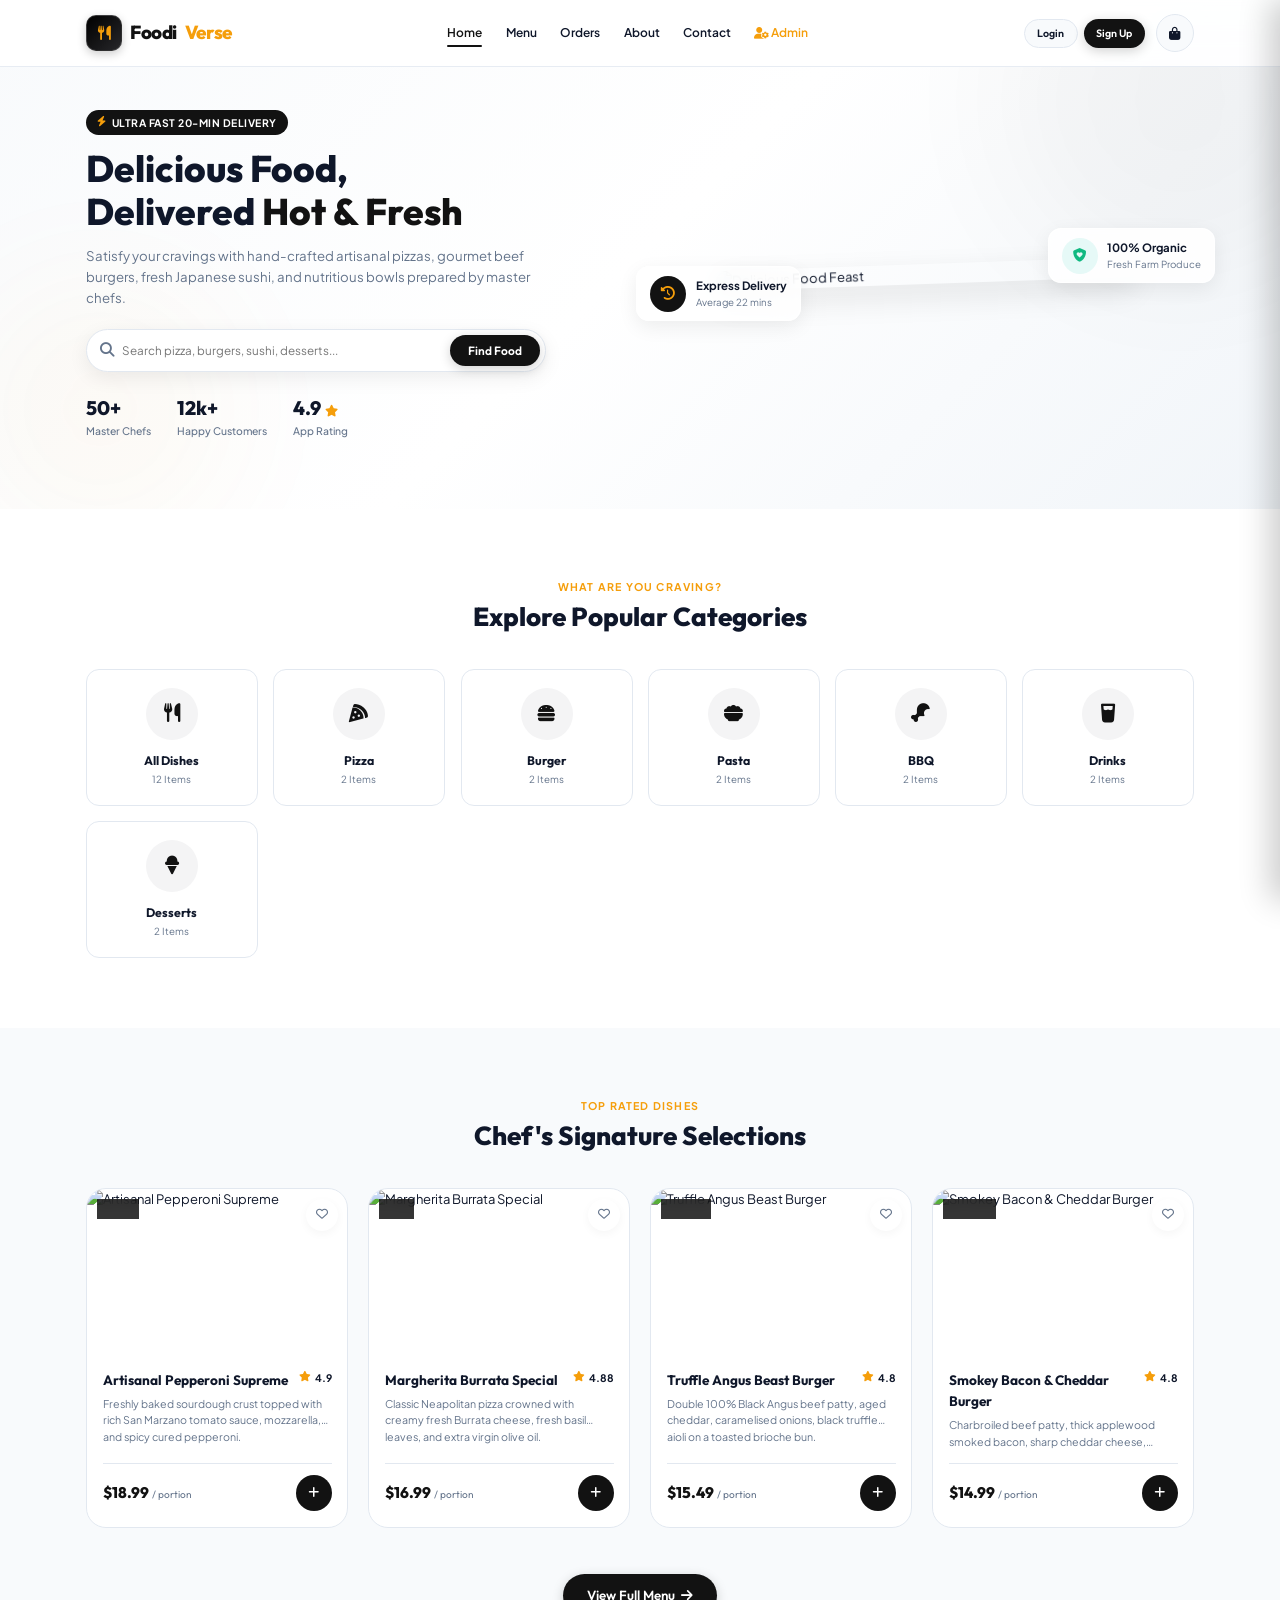
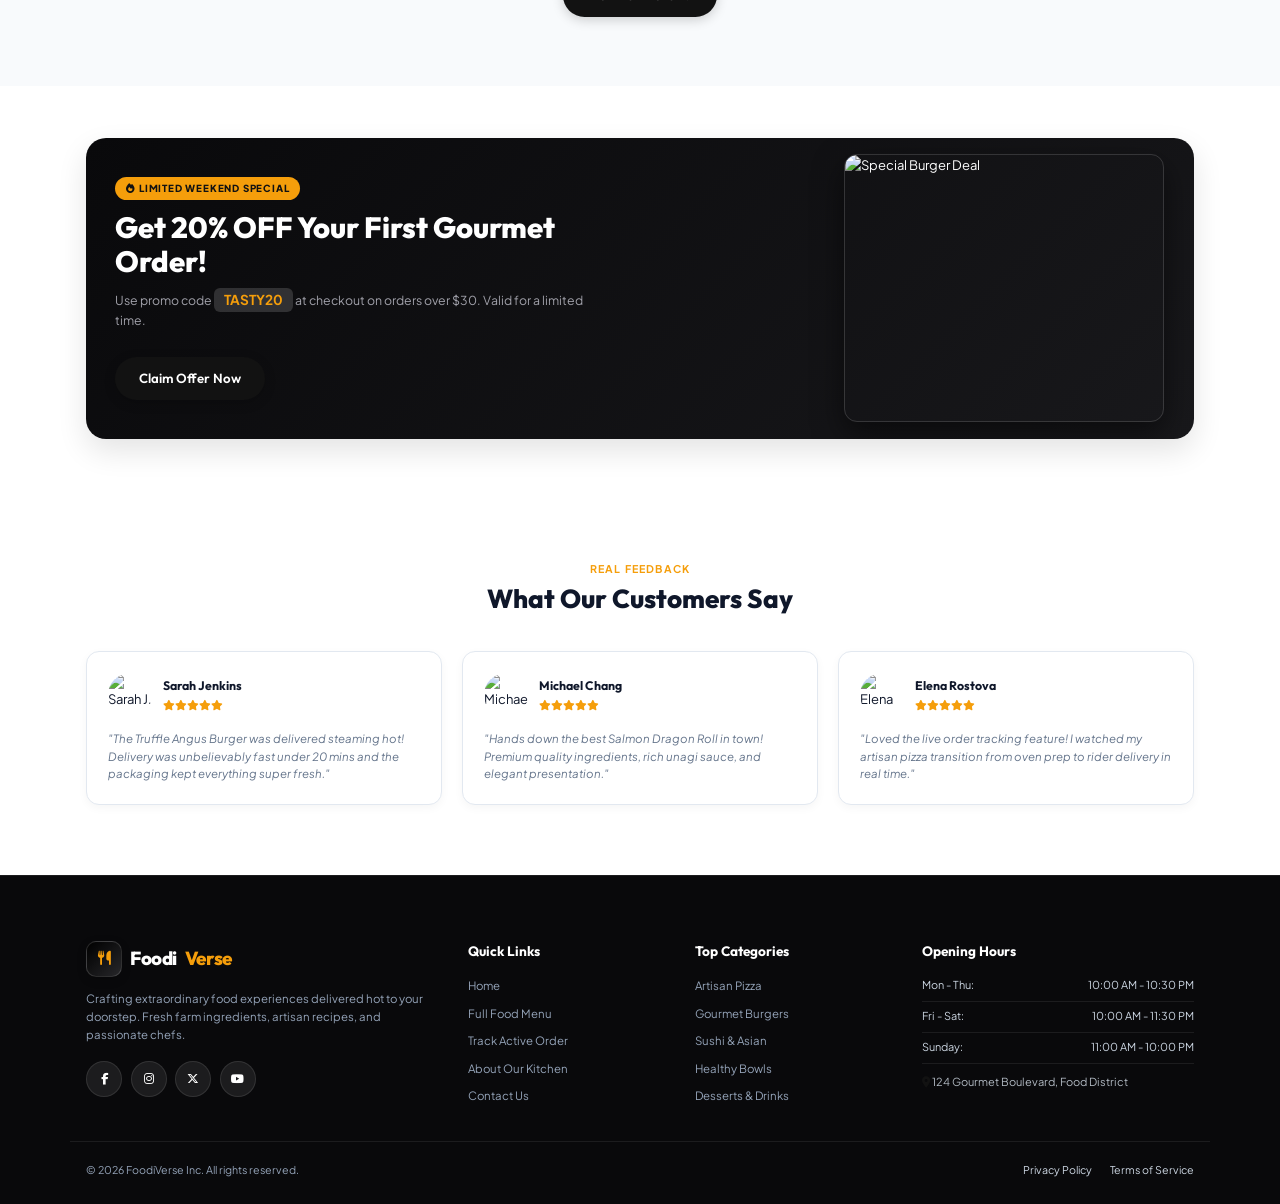
==== commit b2b5673d: "Enhance mobile hamburger menu toggle styling and cache busters" ====
--- a/index.html
+++ b/index.html
@@ -13,7 +13,7 @@
   <link rel="stylesheet" href="https://cdnjs.cloudflare.com/ajax/libs/font-awesome/6.5.1/css/all.min.css">
   
   <!-- Stylesheet -->
-  <link rel="stylesheet" href="css/style.css?v=3.0">
+  <link rel="stylesheet" href="css/style.css?v=5.0">
 </head>
 <body>
 
--- a/css/style.css
+++ b/css/style.css
@@ -1443,24 +1443,29 @@
 
 @media (max-width: 768px) {
   .mobile-toggle {
-    display: flex;
+    display: flex !important;
     align-items: center;
     justify-content: center;
-    width: 38px;
-    height: 38px;
-    border-radius: var(--radius-sm);
-    background: var(--bg-alt);
-    border: 1.5px solid var(--border-color);
-    font-size: 1.15rem;
-    color: var(--text-dark);
+    width: 40px;
+    height: 40px;
+    border-radius: 10px;
+    background: #121212;
+    color: #f59e0b;
+    border: 1.5px solid #f59e0b;
+    font-size: 1.25rem;
     cursor: pointer;
+    z-index: 1001;
+    box-shadow: 0 4px 12px rgba(0, 0, 0, 0.3);
     transition: var(--transition-fast);
   }
 
   .mobile-toggle:hover {
-    background: var(--primary);
-    color: var(--text-white);
-    border-color: var(--primary);
+    background: #27272a;
+    transform: scale(1.05);
+  }
+
+  #authNavBtns {
+    display: none !important;
   }
 
   .nav-menu {
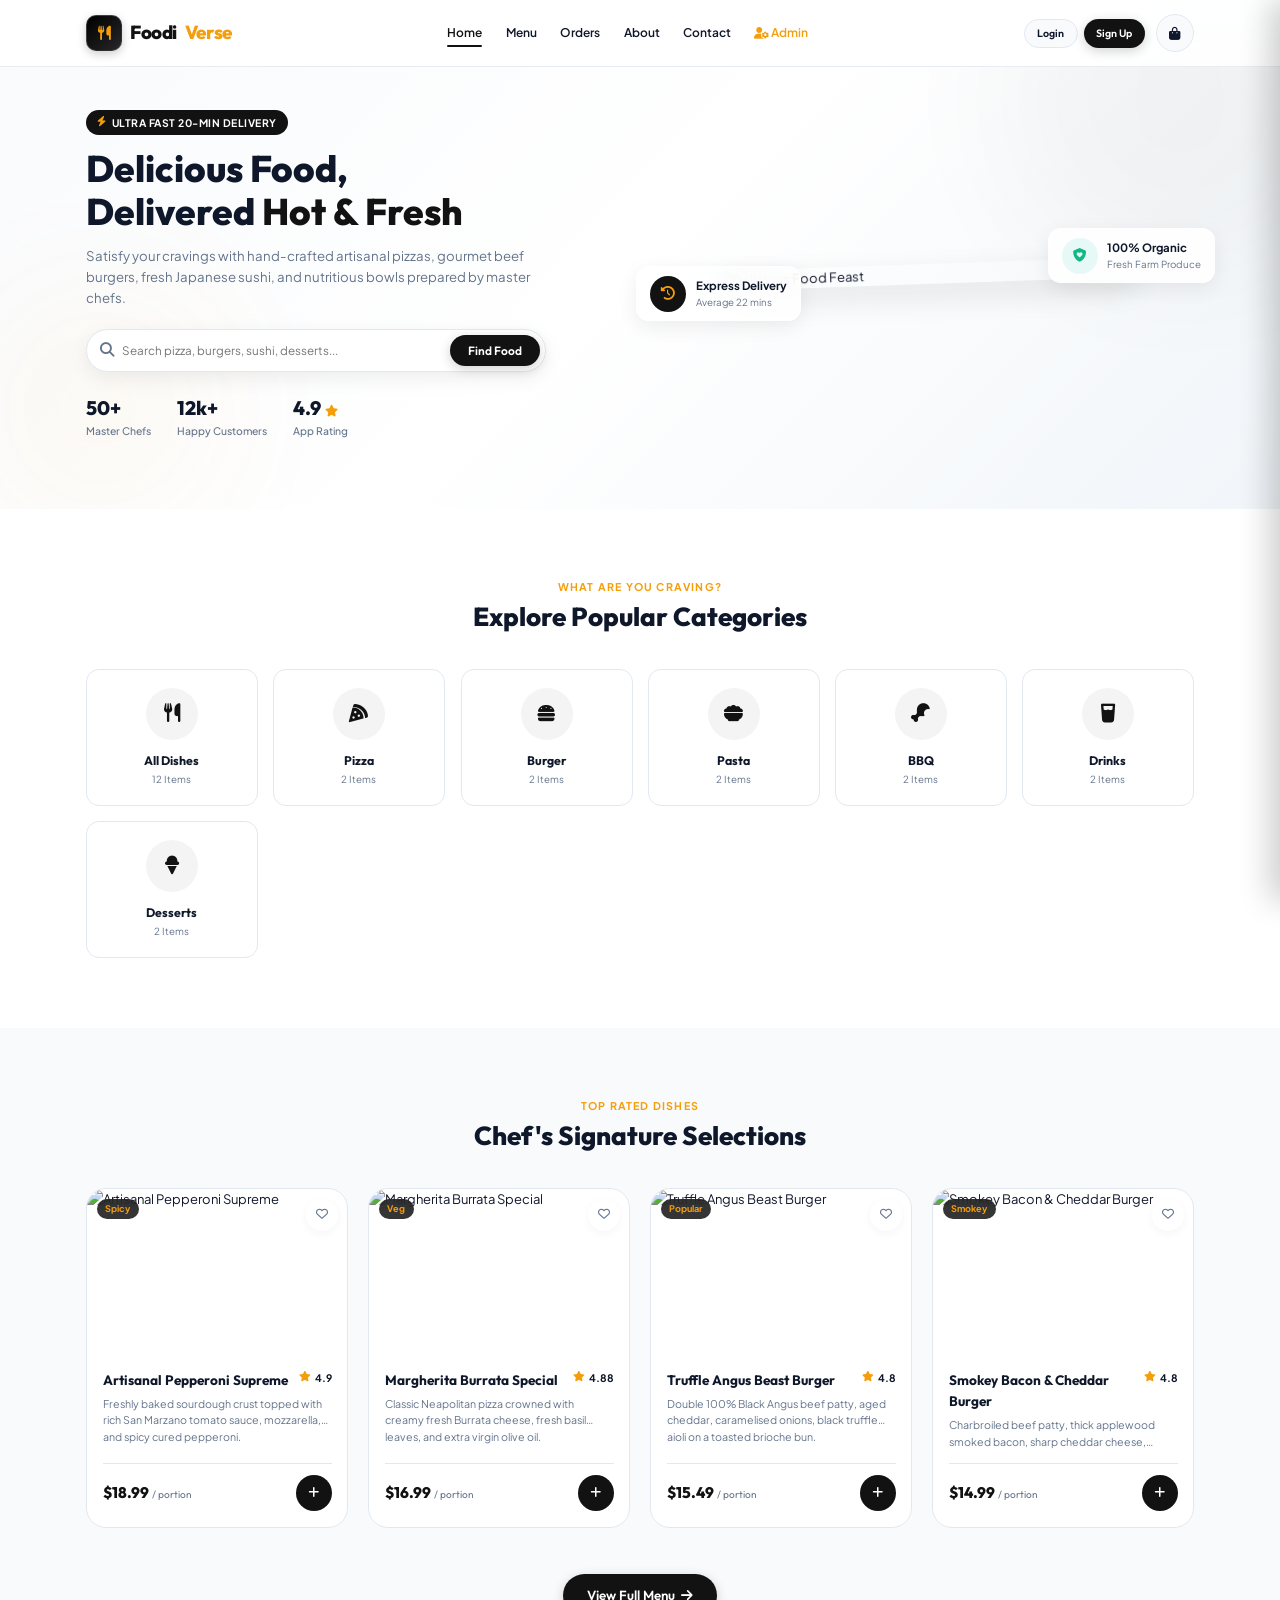
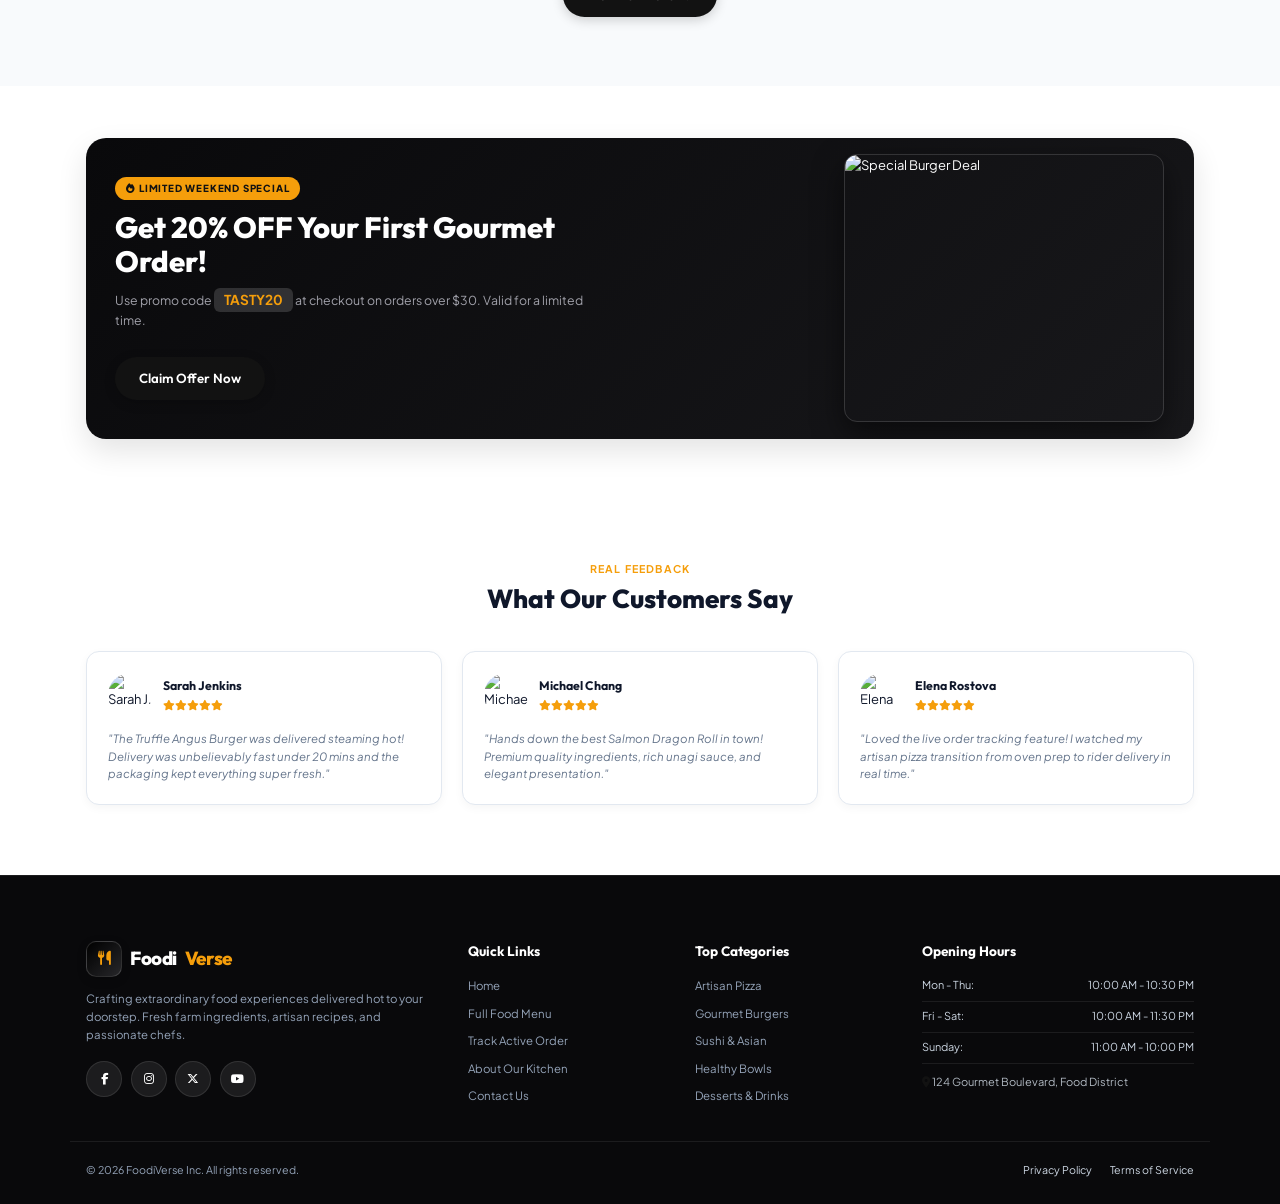
==== commit 7a97fc56: "Auto-adjust mobile layout width for Google Pixel 7 and small viewports" ====
--- a/index.html
+++ b/index.html
@@ -13,7 +13,7 @@
   <link rel="stylesheet" href="https://cdnjs.cloudflare.com/ajax/libs/font-awesome/6.5.1/css/all.min.css">
   
   <!-- Stylesheet -->
-  <link rel="stylesheet" href="css/style.css?v=5.0">
+  <link rel="stylesheet" href="css/style.css?v=6.0">
 </head>
 <body>
 
--- a/css/style.css
+++ b/css/style.css
@@ -1442,6 +1442,16 @@
 }
 
 @media (max-width: 768px) {
+  .container {
+    padding: 0 1rem;
+    max-width: 100%;
+  }
+
+  .hero {
+    padding: 90px 0 45px;
+    overflow: hidden;
+  }
+
   .mobile-toggle {
     display: flex !important;
     align-items: center;
@@ -1501,11 +1511,90 @@
   }
 
   .hero-grid { grid-template-columns: 1fr; gap: 2rem; }
+  .hero-title { font-size: 2.1rem; word-break: break-word; }
+  .hero-description { max-width: 100%; font-size: 0.95rem; }
+  .hero-search-box { width: 100%; max-width: 100%; }
+
+  .glass-badge {
+    position: relative;
+    top: auto !important;
+    bottom: auto !important;
+    left: auto !important;
+    right: auto !important;
+    margin: 0.5rem 0;
+    width: 100%;
+    animation: none;
+  }
+
   .contact-grid { grid-template-columns: 1fr; }
   .banner-img { display: none; }
-  .banner-offer { padding: 2rem 1.25rem; }
+  .banner-offer { padding: 2rem 1rem; width: 100%; box-sizing: border-box; overflow: hidden; }
+  .banner-content { max-width: 100%; }
+  
   .footer-grid { grid-template-columns: 1fr; }
   .footer-bottom { flex-direction: column; gap: 0.85rem; text-align: center; }
+
+  .modal-card, .cmd-palette-card, .auth-card {
+    max-width: calc(100vw - 1.5rem) !important;
+    padding: 1.5rem 1.15rem !important;
+  }
+
+  .cart-drawer {
+    width: 100vw;
+    max-width: 100vw;
+    right: -100vw;
+  }
+
+  .cart-drawer.active {
+    transform: translateX(-100vw);
+  }
+}
+
+@media (max-width: 480px) {
+  html {
+    font-size: 78%; /* Scaled font for Pixel 7 and small mobile viewports */
+  }
+
+  .container {
+    padding: 0 0.85rem;
+    max-width: 100vw;
+    overflow-x: hidden;
+  }
+
+  .hero-title {
+    font-size: 1.75rem;
+  }
+
+  .hero-stats {
+    display: grid;
+    grid-template-columns: 1fr 1fr;
+    gap: 1rem;
+  }
+
+  .food-grid {
+    grid-template-columns: 1fr;
+  }
+
+  .categories-grid {
+    grid-template-columns: repeat(2, 1fr);
+    gap: 0.75rem;
+  }
+
+  .menu-controls {
+    flex-direction: column;
+    align-items: stretch;
+  }
+
+  .filter-pills {
+    overflow-x: auto;
+    flex-wrap: nowrap;
+    padding-bottom: 0.4rem;
+    -webkit-overflow-scrolling: touch;
+  }
+
+  .filter-pill {
+    white-space: nowrap;
+  }
 }
 
 /* ==========================================================================
